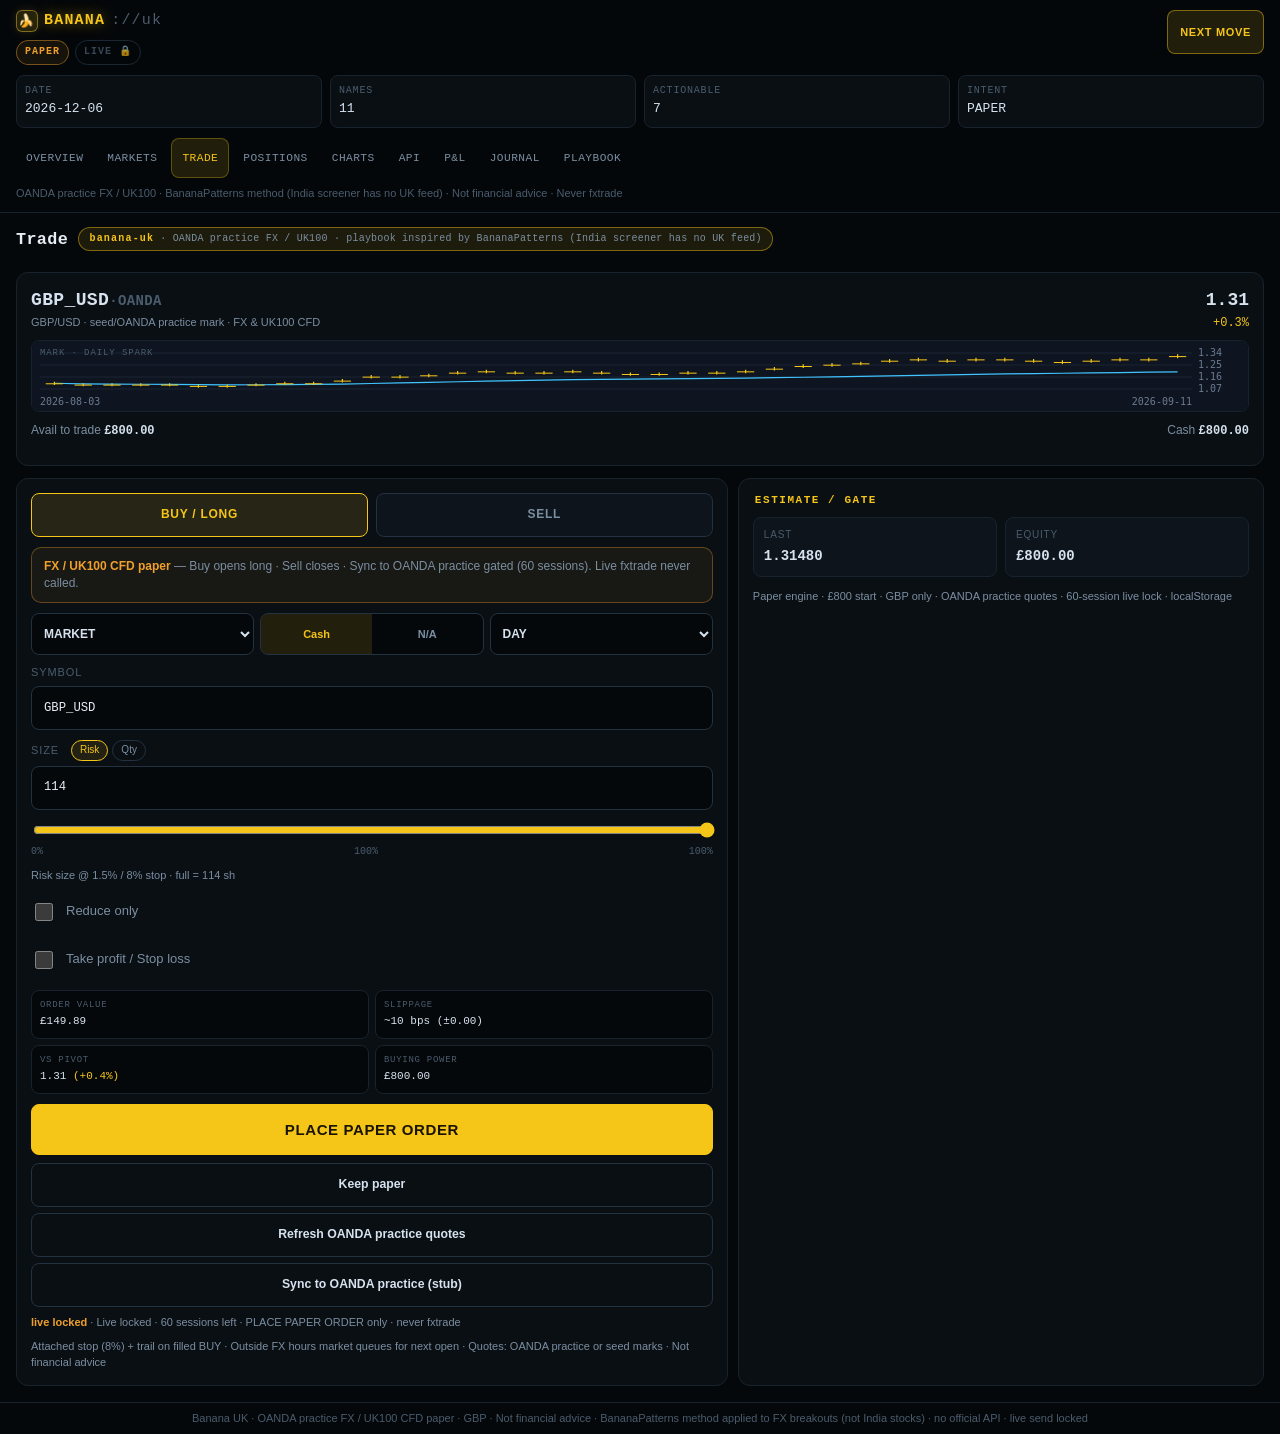
==== banana-uk/index.html @ f81c1821 "Add Banana UK files (OANDA practice FX/UK100 paper desk)" ====
<!DOCTYPE html>
<html lang="en">
<head>
  <meta charset="utf-8" />
  <meta name="viewport" content="width=device-width, initial-scale=1, viewport-fit=cover" />
  <meta name="theme-color" content="#F5C518" />
  <meta name="description" content="Banana UK — OANDA practice FX / UK100 paper desk. BananaPatterns breakout method on FX & UK100 CFD. Not financial advice. Paper only." />
  <meta name="application-name" content="Banana UK" />
  <meta name="mobile-web-app-capable" content="yes" />
  <meta name="apple-mobile-web-app-capable" content="yes" />
  <meta name="apple-mobile-web-app-status-bar-style" content="black-translucent" />
  <meta name="apple-mobile-web-app-title" content="BananaUK" />
  <title>BANANA :: uk</title>
  <link rel="manifest" href="./manifest.webmanifest" />
  <link rel="icon" type="image/png" sizes="192x192" href="./icons/icon-192.png" />
  <link rel="icon" type="image/png" sizes="512x512" href="./icons/icon-512.png" />
  <link rel="apple-touch-icon" href="./icons/apple-touch-icon.png" />
  <link rel="stylesheet" href="./styles.css" />
</head>
<body>
  <div class="desk-root">
    <header class="top safe-top">
      <div class="top-row">
        <div class="brand-block">
          <div class="logo"><span class="logo-chip" title="Banana UK" aria-hidden="true">🍌</span><i>BANANA</i><b>://uk</b></div>
          <div class="mode-pills" id="mode-pills">
            <span class="mode-pill paper on" id="pill-paper">PAPER</span>
            <span class="mode-pill live locked" id="pill-live" title="Live hard-locked">LIVE 🔒</span>
          </div>
        </div>
        <button type="button" class="btn-next" id="btn-next-move" title="Next playbook move">Next move</button>
      </div>
      <div class="stats" id="header-stats">
        <div class="stat"><div class="k">Date</div><div class="v" id="stat-date">—</div></div>
        <div class="stat"><div class="k">Names</div><div class="v" id="stat-names">—</div></div>
        <div class="stat"><div class="k">Actionable</div><div class="v" id="stat-actionable">—</div></div>
        <div class="stat"><div class="k">Intent</div><div class="v" id="stat-intent">—</div></div>
      </div>
      <nav class="desktop-nav" id="desktop-nav" aria-label="Banana UK"></nav>
      <div class="disclaimer-row">
        OANDA practice FX / UK100 · BananaPatterns method (India screener has no UK feed) · Not financial advice · Never fxtrade
      </div>
    </header>

    <div class="install-banner" id="install-banner">
      <span>Add Banana UK to Home Screen for a standalone FX / UK100 paper blotter.</span>
      <button type="button" class="btn primary sm" id="install-btn">Install</button>
    </div>

    <main class="view panel" id="view"></main>

    <footer class="desk-foot">
      Banana UK · OANDA practice FX / UK100 CFD paper · GBP · Not financial advice ·
      BananaPatterns method applied to FX breakouts (not India stocks) · no official API · live send locked
    </footer>

    <nav class="bottom safe-bottom" id="bottom-tabs" aria-label="Primary"></nav>
  </div>

  <div class="nm-modal" id="nm-modal" aria-hidden="true">
    <div class="nm-sheet" role="dialog" aria-labelledby="nm-title">
      <span class="nm-action" id="nm-action">…</span>
      <h2 id="nm-title">Next move</h2>
      <div class="nm-body" id="nm-body">Loading…</div>
      <div class="nm-meta" id="nm-meta"></div>
      <button type="button" class="btn secondary nm-close" id="nm-close">Close</button>
    </div>
  </div>

  <!-- Optional local-only override (gitignored). Sets window.__OANDA_PRACTICE__ = {token, accountId} -->
  <script src="./oanda-local.js" onerror="/* optional */"></script>
  <script src="./app.js"></script>
</body>
</html>
---- banana-uk/styles.css ----
/* BANANA://uk — OANDA practice FX / UK100 · BananaPatterns yellow on near-black */

:root {
  color-scheme: dark;
  --bg: #05080b;
  --panel: #0a0f14;
  --panel2: #0d141b;
  --line: #18232e;
  --line2: #233240;
  --ink: #d6e2ee;
  --dim: #7b8ea1;
  --faint: #4a5c6d;
  --acc: #F5C518;
  --acc2: #31a8ff;
  --warn: #f0a02a;
  --bad: #e8544a;
  --pos: #F5C518;
  --neg: #e8544a;
  --r: 10px;
  --tap: 44px;
  --mono: ui-monospace, SFMono-Regular, "SF Mono", Menlo, Consolas, monospace;
  --sans: -apple-system, BlinkMacSystemFont, "Segoe UI", Inter, Roboto, sans-serif;
  --safe-b: env(safe-area-inset-bottom, 0px);
  --safe-t: env(safe-area-inset-top, 0px);
  /* aliases used by older class names in views */
  --border: var(--line);
  --muted: var(--dim);
  --text: var(--ink);
  --bright: #e8eef6;
  --green: var(--acc); /* banana yellow — not DESK lime */
  --red: var(--bad);
  --amber: var(--warn);
  --blue: var(--acc2);
  --accent: var(--acc);
}

*,
*::before,
*::after {
  box-sizing: border-box;
  -webkit-tap-highlight-color: transparent;
}

html,
body {
  margin: 0;
  background: var(--bg);
  color: var(--ink);
  font-family: var(--sans);
  font-size: 14px;
  line-height: 1.45;
  -webkit-font-smoothing: antialiased;
  min-height: 100%;
  overscroll-behavior-y: none;
}

* {
  scrollbar-width: thin;
  scrollbar-color: var(--line) var(--bg);
}

a {
  color: var(--acc2);
  text-decoration: none;
}
a:hover {
  text-decoration: underline;
}

button,
input,
select,
textarea {
  font: inherit;
  color: inherit;
}
button {
  background: none;
  border: none;
  cursor: pointer;
}

.num,
.mono {
  font-family: var(--mono);
  font-variant-numeric: tabular-nums;
}

.pos { color: var(--pos); }
.neg { color: var(--neg); }
.dim { color: var(--dim); }
.faint { color: var(--faint); }
.acc { color: var(--acc); }
.acc2 { color: var(--acc2); }
.warn { color: var(--warn); }
.muted { color: var(--dim); }
.bright { color: var(--bright); }
.amber { color: var(--warn); }

.desk-root {
  min-height: 100vh;
  min-height: 100dvh;
  display: flex;
  flex-direction: column;
}

.safe-top { padding-top: var(--safe-t); }
.safe-bottom { padding-bottom: var(--safe-b); }

/* ---- Header ---- */
header.top {
  position: sticky;
  top: 0;
  z-index: 40;
  background: rgba(5, 8, 11, 0.92);
  backdrop-filter: blur(10px);
  border-bottom: 1px solid var(--line);
  padding: 10px 14px 10px;
}

.top-row {
  display: flex;
  align-items: flex-start;
  justify-content: space-between;
  gap: 10px;
  flex-wrap: wrap;
  margin-bottom: 10px;
}

.brand-block {
  display: flex;
  flex-direction: column;
  gap: 8px;
  min-width: 0;
}

.logo {
  font-family: var(--mono);
  font-weight: 700;
  letter-spacing: 0.08em;
  font-size: 15px;
  display: inline-flex;
  align-items: center;
  gap: 6px;
  flex-wrap: wrap;
}
.logo-chip {
  display: inline-flex;
  align-items: center;
  justify-content: center;
  width: 22px;
  height: 22px;
  border-radius: 6px;
  font-size: 13px;
  line-height: 1;
  background: rgba(240, 200, 42, 0.14);
  border: 1px solid rgba(240, 200, 42, 0.45);
  box-shadow: 0 0 10px rgba(240, 200, 42, 0.15);
  flex-shrink: 0;
}
.logo i {
  color: var(--acc);
  font-style: normal;
  text-shadow: 0 0 14px rgba(245, 197, 24, 0.55);
}
.logo b {
  color: var(--faint);
  font-weight: 500;
}
.host-badge {
  display: inline-flex;
  align-items: center;
  gap: 6px;
  flex-wrap: wrap;
  font-family: var(--mono);
  font-size: 10px;
  font-weight: 700;
  letter-spacing: 0.06em;
  text-transform: none;
  color: #FFE566;
  border: 1px solid rgba(245, 197, 24, 0.45);
  background: rgba(245, 197, 24, 0.1);
  padding: 4px 10px;
  border-radius: 999px;
  vertical-align: middle;
  max-width: 100%;
}
.host-badge .host-name {
  letter-spacing: 0.12em;
  text-transform: lowercase;
  color: #F5C518;
}
.host-badge .host-credit {
  font-weight: 500;
  letter-spacing: 0.02em;
  color: var(--dim);
  text-transform: none;
}

.mode-pills {
  display: flex;
  gap: 6px;
  align-items: center;
}

.mode-pill {
  display: inline-flex;
  align-items: center;
  gap: 4px;
  font-size: 10px;
  letter-spacing: 0.1em;
  text-transform: uppercase;
  padding: 4px 8px;
  border-radius: 999px;
  border: 1px solid var(--line2);
  color: var(--dim);
  font-family: var(--mono);
  font-weight: 700;
}
.mode-pill.paper.on {
  color: var(--warn);
  border-color: rgba(240, 160, 42, 0.45);
  background: rgba(240, 160, 42, 0.08);
}
.mode-pill.live.locked {
  color: var(--faint);
  opacity: 0.75;
}
.mode-pill.live.on {
  color: var(--acc);
  border-color: rgba(245, 197, 24, 0.45);
  background: rgba(245, 197, 24, 0.1);
}

.btn-next {
  appearance: none;
  border: 1px solid rgba(245, 197, 24, 0.45);
  background: rgba(245, 197, 24, 0.12);
  color: var(--acc);
  font: 600 11px/1 var(--sans);
  letter-spacing: 0.06em;
  text-transform: uppercase;
  padding: 10px 12px;
  border-radius: 8px;
  min-height: var(--tap);
  cursor: pointer;
  white-space: nowrap;
}
.btn-next:active {
  transform: scale(0.98);
  background: rgba(245, 197, 24, 0.2);
}

.stats {
  display: grid;
  grid-template-columns: repeat(4, 1fr);
  gap: 8px;
}
.stat {
  background: var(--panel);
  border: 1px solid var(--line);
  border-radius: 8px;
  padding: 8px;
}
.stat .k {
  font-size: 10px;
  letter-spacing: 0.08em;
  text-transform: uppercase;
  color: var(--faint);
  font-family: var(--mono);
}
.stat .v {
  font-family: var(--mono);
  font-size: 13px;
  margin-top: 2px;
  color: var(--ink);
}

nav.desktop-nav {
  display: none;
  gap: 4px;
  flex-wrap: wrap;
  margin-top: 10px;
}
nav.desktop-nav a {
  min-height: 40px;
  padding: 8px 10px;
  border-radius: 8px;
  font-size: 0.8rem;
  letter-spacing: 0.04em;
  text-transform: uppercase;
  color: var(--dim);
  display: inline-flex;
  align-items: center;
  text-decoration: none;
  font-family: var(--mono);
}
nav.desktop-nav a:hover {
  color: var(--ink);
  background: var(--panel2);
  text-decoration: none;
}
nav.desktop-nav a.active {
  background: rgba(245, 197, 24, 0.12);
  color: var(--acc);
  border: 1px solid rgba(245, 197, 24, 0.3);
}

.disclaimer-row {
  display: none;
  margin-top: 8px;
  font-size: 11px;
  color: var(--faint);
}

main.view,
main.panel {
  flex: 1;
  max-width: 1600px;
  width: 100%;
  margin: 0 auto;
  padding: 10px 12px 96px;
}

footer.desk-foot {
  border-top: 1px solid var(--line);
  font-size: 11px;
  color: var(--faint);
  padding: 8px 16px;
  text-align: center;
  margin-bottom: 64px;
}

/* ---- Bottom nav (6 tabs) ---- */
nav.bottom {
  position: fixed;
  left: 0;
  right: 0;
  bottom: 0;
  z-index: 50;
  background: rgba(10, 15, 20, 0.96);
  border-top: 1px solid var(--line);
  display: grid;
  grid-template-columns: repeat(6, 1fr);
  padding: 6px 2px calc(6px + var(--safe-b));
  backdrop-filter: blur(10px);
}
nav.bottom a,
nav.bottom button.tab {
  padding: 6px 2px;
  color: var(--dim);
  font-size: 9px;
  letter-spacing: 0.04em;
  text-transform: uppercase;
  min-height: var(--tap);
  display: flex;
  flex-direction: column;
  align-items: center;
  justify-content: center;
  gap: 2px;
  text-decoration: none;
  background: none;
  border: 0;
  cursor: pointer;
  font-family: var(--mono);
}
nav.bottom a.on,
nav.bottom a.active,
nav.bottom button.tab.on,
nav.bottom button.tab.active {
  color: var(--acc);
}
nav.bottom .ico {
  display: block;
  font-size: 14px;
  line-height: 1;
  margin-bottom: 1px;
}

.more-sheet {
  display: none;
  position: fixed;
  left: 0;
  right: 0;
  bottom: calc(58px + var(--safe-b));
  z-index: 49;
  border-top: 1px solid var(--line);
  background: rgba(10, 15, 20, 0.98);
  padding: 10px 12px;
  grid-template-columns: repeat(3, 1fr);
  gap: 8px;
}
.more-sheet.open { display: grid; }
.more-sheet a {
  min-height: 44px;
  border-radius: 8px;
  padding: 8px;
  font-size: 0.8rem;
  text-align: center;
  display: inline-flex;
  align-items: center;
  justify-content: center;
  background: var(--bg);
  color: var(--dim);
  border: 1px solid var(--line);
  text-decoration: none;
  font-family: var(--mono);
  text-transform: uppercase;
  letter-spacing: 0.04em;
}
.more-sheet a.active {
  background: rgba(245, 197, 24, 0.12);
  color: var(--acc);
  border-color: rgba(245, 197, 24, 0.35);
}

/* ---- Panels / tables / buttons ---- */
.space-y {
  display: flex;
  flex-direction: column;
  gap: 12px;
}

.desk-panel,
.card {
  background: var(--panel);
  border: 1px solid var(--line);
  border-radius: 12px;
}

.desk-scroll {
  overflow-x: auto;
  -webkit-overflow-scrolling: touch;
}

.desk-table {
  width: 100%;
  font-size: 0.875rem;
  font-family: var(--mono);
  border-collapse: collapse;
}
.desk-table th {
  text-align: left;
  color: var(--faint);
  font-weight: 500;
  font-size: 10px;
  text-transform: uppercase;
  letter-spacing: 0.08em;
  padding: 8px 12px;
  border-bottom: 1px solid var(--line);
  white-space: nowrap;
}
.desk-table td {
  padding: 10px 12px;
  border-bottom: 1px solid rgba(24, 35, 46, 0.8);
  white-space: nowrap;
}

.desk-btn,
.btn {
  padding: 12px 14px;
  min-height: var(--tap);
  border-radius: 8px;
  font-size: 0.875rem;
  font-weight: 700;
  transition: background 0.12s;
  border: 1px solid var(--line2);
  background: var(--panel2);
  cursor: pointer;
  display: inline-flex;
  align-items: center;
  justify-content: center;
  gap: 6px;
}
.desk-btn:hover:not(:disabled),
.btn:hover:not(:disabled) {
  background: rgba(35, 50, 64, 0.5);
}
.desk-btn:disabled,
.btn:disabled {
  opacity: 0.45;
  cursor: not-allowed;
}
.btn.sm {
  min-height: 36px;
  padding: 8px 12px;
  font-size: 12px;
}
.btn.primary,
.desk-btn-primary {
  background: rgba(245, 197, 24, 0.16);
  border-color: rgba(245, 197, 24, 0.4);
  color: var(--bright);
}
.btn.primary:hover:not(:disabled),
.desk-btn-primary:hover:not(:disabled) {
  background: rgba(245, 197, 24, 0.28);
}
.btn.live,
.btn.cta {
  background: var(--acc);
  color: #1a1400;
  border-color: var(--acc);
  width: 100%;
  font-size: 15px;
  padding: 14px;
  letter-spacing: 0.04em;
  text-transform: uppercase;
}
.btn.live.sell-mode {
  background: var(--bad);
  border-color: var(--bad);
  color: #fff;
}
.btn.secondary {
  width: 100%;
  margin-top: 8px;
  background: transparent;
  color: var(--ink);
}
.desk-btn-buy {
  background: rgba(245, 197, 24, 0.12);
  border-color: var(--acc);
  color: var(--acc);
}
.desk-btn-sell {
  background: rgba(232, 84, 74, 0.12);
  border-color: var(--bad);
  color: var(--bad);
}

.desk-input,
.field input,
.field select,
.field textarea {
  background: var(--bg);
  border: 1px solid var(--line2);
  border-radius: 8px;
  padding: 12px;
  min-height: var(--tap);
  font-size: 0.875rem;
  color: var(--bright);
  font-family: var(--mono);
  width: 100%;
  outline: none;
}
.desk-input:focus,
.field input:focus,
.field select:focus {
  border-color: var(--acc2);
}
textarea.desk-input {
  min-height: 80px;
  resize: vertical;
  font-family: inherit;
}

label.field,
.field {
  display: block;
  margin-bottom: 10px;
}
label.field > span,
.field > span,
label.field {
  font-size: 11px;
  color: var(--faint);
  letter-spacing: 0.08em;
  text-transform: uppercase;
}
label.field .desk-input,
.field input,
.field select {
  margin-top: 5px;
  display: block;
}

label.check,
.check-row {
  display: flex;
  align-items: center;
  gap: 10px;
  font-size: 13px;
  min-height: 40px;
  cursor: pointer;
  color: var(--dim);
  margin: 8px 0;
}
label.check input[type="checkbox"],
.check-row input {
  width: 18px;
  height: 18px;
  accent-color: var(--acc);
}

h1.page-title {
  color: var(--bright);
  font-size: 1.2rem;
  font-weight: 700;
  margin: 0;
  font-family: var(--mono);
  letter-spacing: 0.02em;
}
.page-sub {
  font-size: 0.85rem;
  color: var(--dim);
  margin: 2px 0 0;
}
.page-hint {
  font-size: 11px;
  color: var(--faint);
  margin: 4px 0 0;
}
.sec {
  font-size: 11px;
  letter-spacing: 0.14em;
  text-transform: uppercase;
  color: var(--acc);
  font-weight: 700;
  margin: 8px 2px;
  font-family: var(--mono);
}

.kpis {
  display: grid;
  grid-template-columns: repeat(2, minmax(0, 1fr));
  gap: 8px;
}
.kpi {
  padding: 12px;
}
.kpi-label {
  font-size: 10px;
  text-transform: uppercase;
  letter-spacing: 0.08em;
  color: var(--faint);
  font-family: var(--mono);
}
.kpi-val {
  margin-top: 4px;
  font-size: 0.875rem;
}

.money {
  font-family: var(--mono);
}
.money .gbp { display: block; line-height: 1.25; font-weight: 600; }
.money .inr {
  display: block;
  line-height: 1.25;
  font-size: 11px;
  opacity: 0.8;
  margin-top: 2px;
}

.grid-3, .grid-2 { display: grid; gap: 12px; }
.panel-head {
  padding: 8px 12px;
  border-bottom: 1px solid var(--line);
  display: flex;
  justify-content: space-between;
  align-items: center;
  gap: 8px;
  flex-wrap: wrap;
}
.panel-head h2,
.pad h2 {
  margin: 0;
  color: var(--bright);
  font-weight: 600;
  font-size: 0.85rem;
  font-family: var(--mono);
  letter-spacing: 0.04em;
  text-transform: uppercase;
}
.pad { padding: 14px; }
.pad-sm { padding: 12px; }
.empty {
  padding: 16px;
  font-size: 0.875rem;
  color: var(--dim);
  text-align: center;
}
.flex-end {
  display: flex;
  align-items: flex-end;
  justify-content: space-between;
  gap: 12px;
  flex-wrap: wrap;
}
.tag-row {
  display: flex;
  gap: 8px;
  flex-wrap: wrap;
}
.msg {
  font-size: 0.875rem;
  font-family: var(--mono);
  padding: 8px;
  border-radius: 8px;
  border: 1px solid;
}
.msg.ok {
  border-color: rgba(245, 197, 24, 0.4);
  color: var(--pos);
}
.msg.err {
  border-color: rgba(232, 84, 74, 0.4);
  color: var(--neg);
}
.tone-green { background: rgba(245, 197, 24, 0.07); } /* banana yellow panel tint */
.tone-red { background: rgba(232, 84, 74, 0.05); }
.tone-amber { border-color: rgba(240, 160, 42, 0.35); }
.banner {
  border: 1px solid var(--line2);
  background: var(--panel2);
  border-radius: 10px;
  padding: 10px 12px;
  margin-bottom: 10px;
  font-size: 12px;
  color: var(--dim);
}
.banner b { color: var(--warn); }
.warn-banner {
  border-color: rgba(240, 160, 42, 0.35);
  background: rgba(240, 160, 42, 0.06);
}
.pill {
  display: inline-block;
  padding: 2px 8px;
  border-radius: 999px;
  font-size: 10px;
  font-weight: 700;
  border: 1px solid var(--line2);
}
.pill.pos { color: var(--pos); background: rgba(245, 197, 24, 0.08); }
.pill.warn { color: var(--warn); background: rgba(240, 160, 42, 0.08); }
.pill.neg { color: var(--neg); background: rgba(232, 84, 74, 0.08); }

code {
  color: var(--acc2);
  font-size: 0.85em;
}

.install-banner {
  display: none;
  max-width: 1600px;
  margin: 8px auto 0;
  padding: 8px 12px;
  font-size: 12px;
  color: var(--ink);
  background: var(--panel);
  border: 1px solid var(--line);
  border-radius: 10px;
  align-items: center;
  justify-content: space-between;
  gap: 8px;
  width: calc(100% - 24px);
}
.install-banner.show { display: flex; }

.w-full { width: 100%; }
.hidden { display: none !important; }
.side-buy, .side-sell { flex: 1; }

canvas.chart {
  width: 100%;
  display: block;
  border-radius: 8px;
  border: 1px solid var(--line);
  background: var(--bg);
}
.truncate {
  overflow: hidden;
  text-overflow: ellipsis;
  max-width: 220px;
}

/* ---- Trade ticket (HL-like) ---- */
.tr-head {
  display: flex;
  justify-content: space-between;
  align-items: flex-start;
  gap: 10px;
  margin-bottom: 8px;
}
.tr-pair {
  font-size: 18px;
  font-weight: 800;
  letter-spacing: 0.02em;
  font-family: var(--mono);
}
.tr-pair .q {
  color: var(--faint);
  font-weight: 600;
  font-size: 14px;
}
.tr-px { text-align: right; }
.tr-px .mid {
  font-size: 18px;
  font-weight: 700;
  font-family: var(--mono);
}
.tr-px .chg {
  font-size: 12px;
  margin-top: 2px;
  font-family: var(--mono);
}
.sub {
  color: var(--dim);
  font-size: 11px;
  margin-top: 2px;
}
.avail-row {
  display: flex;
  justify-content: space-between;
  gap: 8px;
  font-size: 12px;
  margin: 6px 0 10px;
  color: var(--dim);
}
.avail-row b {
  color: var(--ink);
  font-family: var(--mono);
}
.chart-box {
  height: 72px;
  margin: 0 0 10px;
  border: 1px solid var(--line);
  border-radius: 8px;
  background: var(--bg);
  position: relative;
  overflow: hidden;
}
.chart-box canvas {
  width: 100%;
  height: 100%;
  display: block;
}
.chart-label {
  position: absolute;
  left: 8px;
  top: 6px;
  font-size: 9px;
  letter-spacing: 0.1em;
  text-transform: uppercase;
  color: var(--faint);
  z-index: 1;
  font-family: var(--mono);
}

.side {
  display: grid;
  grid-template-columns: 1fr 1fr;
  gap: 8px;
  margin-bottom: 10px;
}
.side button {
  padding: 12px;
  border-radius: 8px;
  border: 1px solid var(--line2);
  background: var(--panel2);
  font-weight: 700;
  letter-spacing: 0.06em;
  min-height: var(--tap);
  text-transform: uppercase;
  font-size: 12px;
  color: var(--dim);
}
.side button.buy.on {
  background: rgba(245, 197, 24, 0.12);
  border-color: var(--acc);
  color: var(--acc);
}
.side button.sell.on {
  background: rgba(232, 84, 74, 0.12);
  border-color: var(--bad);
  color: var(--bad);
}
.side button:disabled {
  opacity: 0.4;
  cursor: not-allowed;
}

.mode-row {
  display: grid;
  grid-template-columns: 1fr 1fr 1fr;
  gap: 6px;
  margin-bottom: 10px;
}
.mode-row select,
.seg {
  width: 100%;
  background: var(--bg);
  border: 1px solid var(--line2);
  border-radius: 8px;
  padding: 10px 8px;
  font-size: 12px;
  font-weight: 700;
  min-height: 42px;
}
.seg {
  display: grid;
  grid-template-columns: 1fr 1fr;
  padding: 0;
  overflow: hidden;
}
.seg button {
  padding: 10px 4px;
  font-size: 11px;
  font-weight: 700;
  color: var(--dim);
}
.seg button.on {
  background: rgba(245, 197, 24, 0.12);
  color: var(--acc);
}

.size-toggle {
  display: inline-flex;
  gap: 4px;
  margin-left: 8px;
  vertical-align: middle;
}
.size-toggle button {
  font-size: 10px;
  padding: 2px 8px;
  border-radius: 999px;
  border: 1px solid var(--line2);
  color: var(--dim);
  text-transform: none;
  letter-spacing: 0;
  min-height: auto;
}
.size-toggle button.on {
  border-color: var(--acc);
  color: var(--acc);
  background: rgba(245, 197, 24, 0.1);
}

.slider-wrap { margin: 4px 0 12px; }
.slider-wrap input[type="range"] {
  width: 100%;
  accent-color: var(--acc);
}
.pct-row {
  display: flex;
  justify-content: space-between;
  font-size: 10px;
  color: var(--faint);
  margin-top: 2px;
  font-family: var(--mono);
}

.tpsl-fields {
  display: grid;
  grid-template-columns: 1fr 1fr;
  gap: 8px;
  margin-bottom: 8px;
}
.est-grid {
  display: grid;
  grid-template-columns: 1fr 1fr;
  gap: 6px;
  margin: 10px 0;
  font-size: 11px;
}
.est-grid .e {
  background: var(--bg);
  border: 1px solid var(--line);
  border-radius: 8px;
  padding: 8px;
}
.est-grid .k {
  color: var(--faint);
  font-size: 9px;
  letter-spacing: 0.08em;
  text-transform: uppercase;
  font-family: var(--mono);
}
.est-grid .v {
  font-family: var(--mono);
  margin-top: 2px;
}

.trade-layout { display: grid; gap: 10px; }
.ticket-grid { display: grid; gap: 12px; }
.play-grid { display: grid; gap: 12px; }
.halt-cap {
  margin-top: 8px;
  font-size: 11px;
  color: var(--dim);
}
.halt-cap b { color: var(--warn); }

/* Next-move modal */
.nm-modal {
  position: fixed;
  inset: 0;
  z-index: 80;
  background: rgba(0, 0, 0, 0.55);
  display: none;
  align-items: flex-end;
  justify-content: center;
  padding: 12px;
  padding-bottom: calc(12px + var(--safe-b));
}
.nm-modal.on { display: flex; }
.nm-sheet {
  width: min(560px, 100%);
  max-height: min(78vh, 640px);
  overflow: auto;
  background: var(--panel);
  border: 1px solid var(--line2);
  border-radius: 14px;
  padding: 14px 14px 16px;
  box-shadow: 0 20px 50px rgba(0, 0, 0, 0.45);
}
.nm-sheet h2 {
  margin: 0 0 6px;
  font-size: 15px;
  color: var(--ink);
  font-family: var(--mono);
}
.nm-sheet .nm-action {
  display: inline-block;
  font-size: 10px;
  letter-spacing: 0.1em;
  text-transform: uppercase;
  padding: 3px 8px;
  border-radius: 999px;
  margin-bottom: 8px;
  border: 1px solid var(--line2);
  color: var(--dim);
  font-family: var(--mono);
}
.nm-sheet .nm-action.WAIT {
  color: var(--warn);
  border-color: rgba(240, 160, 42, 0.4);
}
.nm-sheet .nm-action.READY {
  color: var(--pos);
  border-color: rgba(245, 197, 24, 0.45);
}
.nm-sheet .nm-action.REASSESS {
  color: var(--bad);
  border-color: rgba(232, 84, 74, 0.4);
}
.nm-sheet .nm-body {
  font-size: 13px;
  line-height: 1.45;
  color: var(--ink);
  white-space: pre-wrap;
}
.nm-sheet .nm-meta {
  margin-top: 10px;
  font-size: 11px;
  color: var(--dim);
  font-family: var(--mono);
}
.nm-sheet .nm-close { margin-top: 12px; width: 100%; }

.min-w-720 { min-width: 720px; }
.min-w-800 { min-width: 800px; }
.min-w-560 { min-width: 560px; }
.min-w-480 { min-width: 480px; }
.min-w-420 { min-width: 420px; }

@media (min-width: 480px) {
  .money .gbp { font-size: 12px; }
  nav.bottom a, nav.bottom button.tab { font-size: 10px; }
}

@media (min-width: 640px) {
  header.top { padding-left: 16px; padding-right: 16px; }
  main.view { padding: 14px 16px 96px; }
  .kpis { gap: 12px; }
}

@media (min-width: 768px) {
  .kpis { grid-template-columns: repeat(3, minmax(0, 1fr)); }
}

@media (min-width: 900px) {
  .trade-layout { grid-template-columns: 1.15fr 0.85fr; }
  .ticket-grid { grid-template-columns: 1.1fr 0.9fr; }
}

@media (min-width: 1024px) {
  nav.desktop-nav { display: flex; }
  nav.bottom { display: none; }
  .more-sheet { display: none !important; }
  main.view { padding-bottom: 16px; }
  footer.desk-foot { margin-bottom: 0; }
  .disclaimer-row { display: block; }
  .kpis { grid-template-columns: repeat(6, minmax(0, 1fr)); }
  .grid-3 { grid-template-columns: 2fr 1fr; }
  .grid-2 { grid-template-columns: 1fr 1fr; }
  .play-grid { grid-template-columns: 1fr 1fr; }
}

/* Banana UK — optional tiny USD note (GBP primary; no INR) */
.money .usd-note {
  margin-left: 4px;
  font-size: 0.72em;
  color: var(--faint);
  font-weight: 400;
}
.money .inr { display: none !important; }
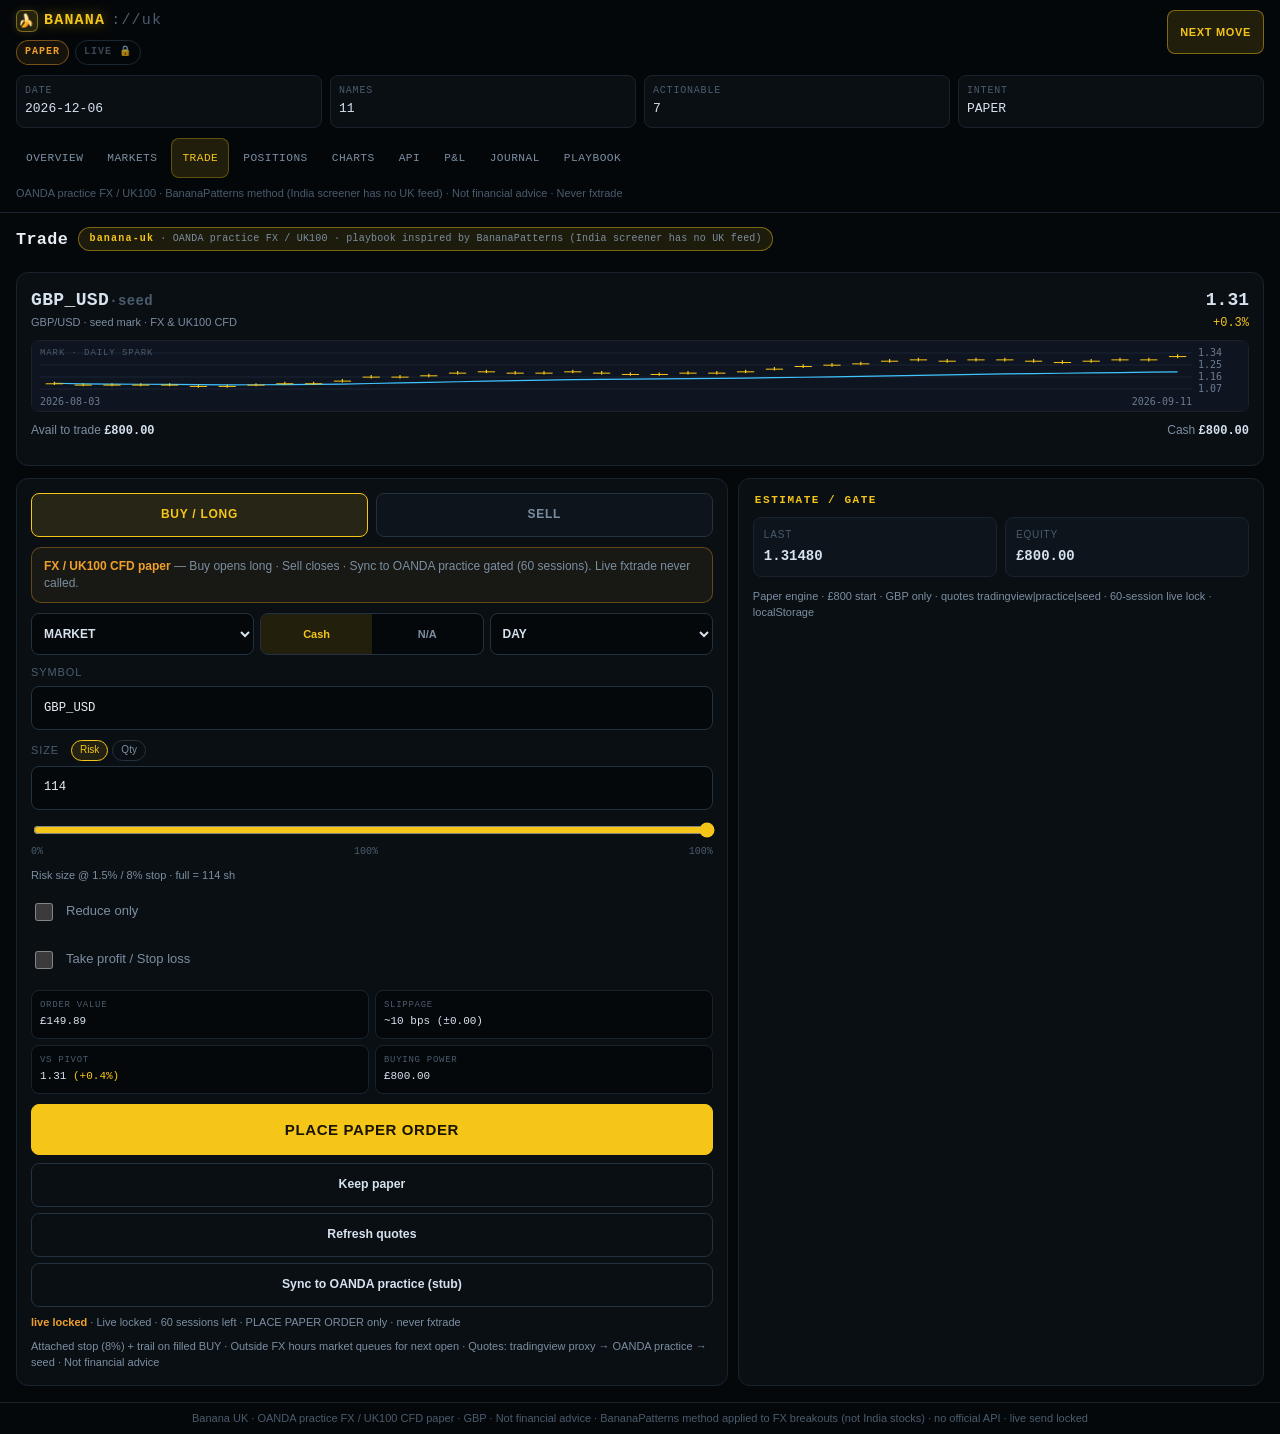
==== commit 66c8c694: "Sync Banana UK quote-proxy boot override" ====
--- a/banana-uk/index.html
+++ b/banana-uk/index.html
@@ -67,8 +67,11 @@
     </div>
   </div>
 
-  <!-- Optional local-only override (gitignored). Sets window.__OANDA_PRACTICE__ = {token, accountId} -->
+  <!-- Optional local-only overrides (gitignored) -->
+  <script src="./quote-proxy-local.js"></script>
+  <!-- Sets window.__OANDA_PRACTICE__ = {token, accountId} -->
   <script src="./oanda-local.js" onerror="/* optional */"></script>
   <script src="./app.js"></script>
+  <script src="./tv-quotes.js"></script>
 </body>
 </html>
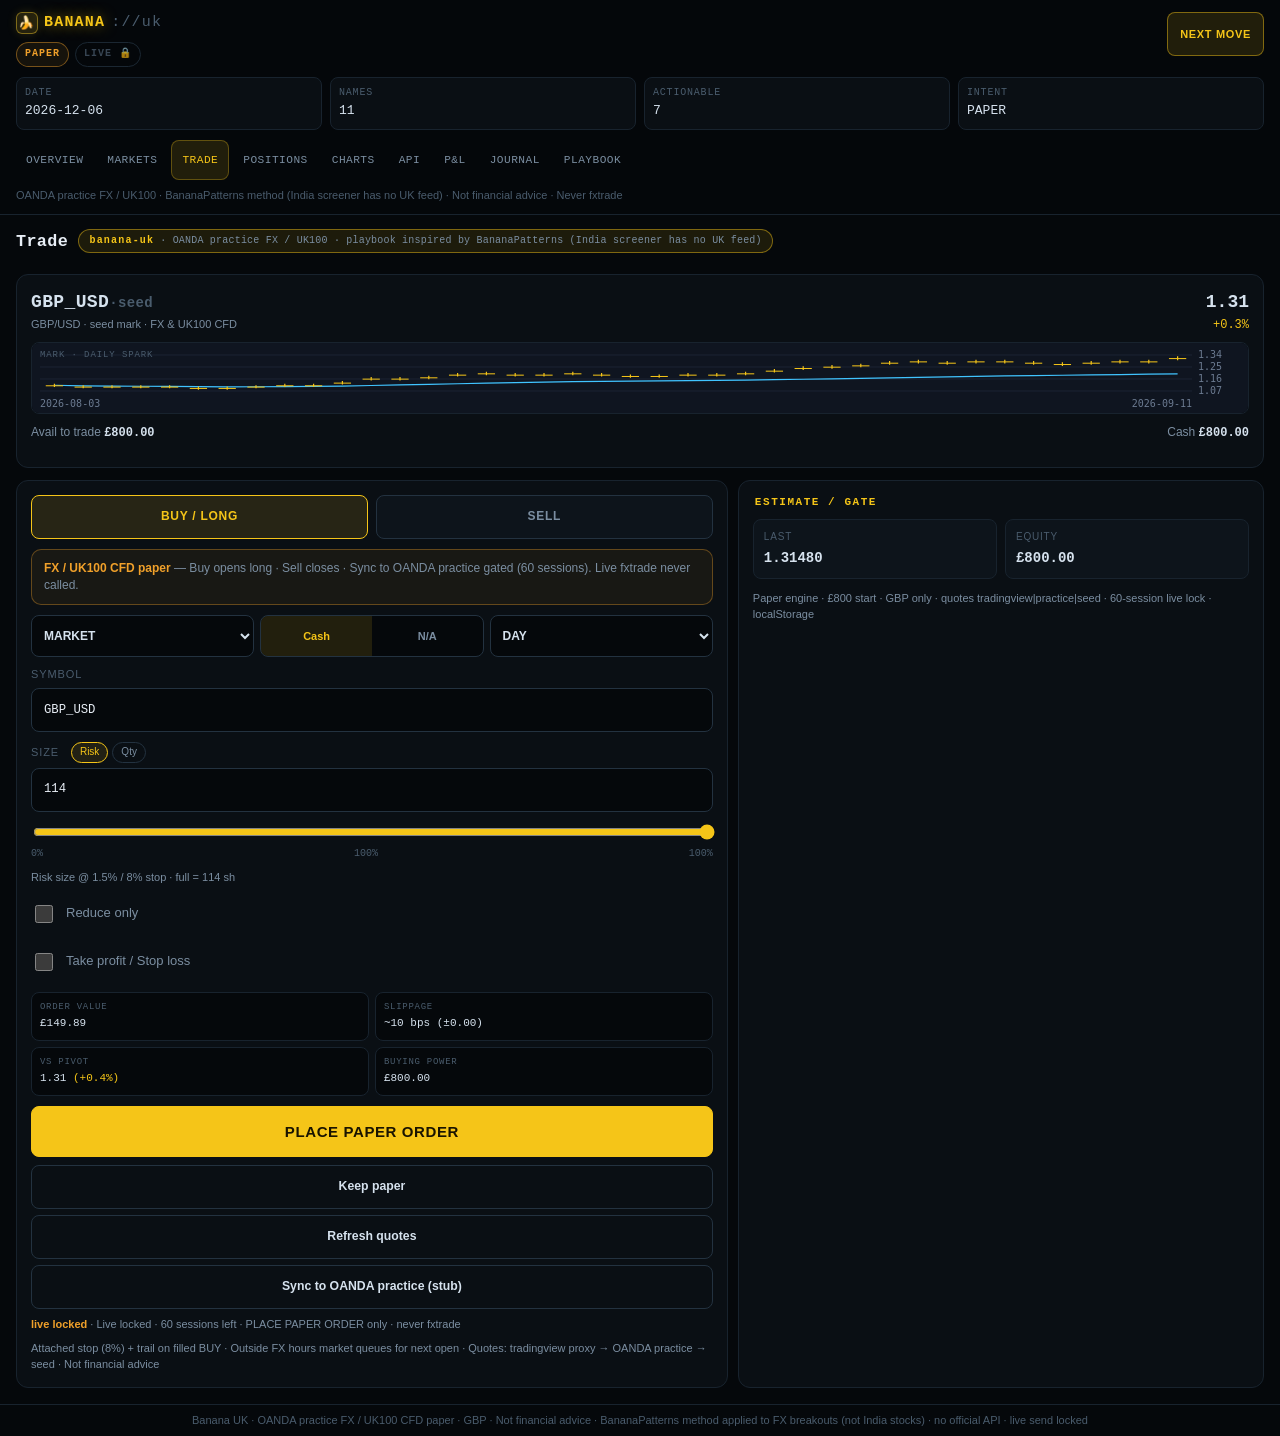
==== commit c89e4613: "Sync Banana UK safe-area header fix" ====
--- a/banana-uk/index.html
+++ b/banana-uk/index.html
@@ -3,12 +3,13 @@
 <head>
   <meta charset="utf-8" />
   <meta name="viewport" content="width=device-width, initial-scale=1, viewport-fit=cover" />
-  <meta name="theme-color" content="#F5C518" />
+  <meta name="theme-color" content="#05080b" media="(prefers-color-scheme: dark)" />
+  <meta name="theme-color" content="#05080b" />
   <meta name="description" content="Banana UK — OANDA practice FX / UK100 paper desk. BananaPatterns breakout method on FX & UK100 CFD. Not financial advice. Paper only." />
   <meta name="application-name" content="Banana UK" />
   <meta name="mobile-web-app-capable" content="yes" />
   <meta name="apple-mobile-web-app-capable" content="yes" />
-  <meta name="apple-mobile-web-app-status-bar-style" content="black-translucent" />
+  <meta name="apple-mobile-web-app-status-bar-style" content="black" />
   <meta name="apple-mobile-web-app-title" content="BananaUK" />
   <title>BANANA :: uk</title>
   <link rel="manifest" href="./manifest.webmanifest" />
--- a/banana-uk/styles.css
+++ b/banana-uk/styles.css
@@ -104,18 +104,30 @@
   flex-direction: column;
 }
 
-.safe-top { padding-top: var(--safe-t); }
-.safe-bottom { padding-bottom: var(--safe-b); }
+.safe-top {
+  /* iOS constant() then env(); never let later padding shorthand wipe this */
+  padding-top: constant(safe-area-inset-top);
+  padding-top: env(safe-area-inset-top, 0px);
+}
+.safe-bottom {
+  padding-bottom: constant(safe-area-inset-bottom);
+  padding-bottom: env(safe-area-inset-bottom, 0px);
+}
 
 /* ---- Header ---- */
 header.top {
   position: sticky;
   top: 0;
   z-index: 40;
-  background: rgba(5, 8, 11, 0.92);
+  background: rgba(5, 8, 11, 0.96);
   backdrop-filter: blur(10px);
   border-bottom: 1px solid var(--line);
-  padding: 10px 14px 10px;
+  /* base padding + safe inset (shorthand must not clobber top) */
+  padding-top: calc(12px + constant(safe-area-inset-top));
+  padding-top: calc(12px + env(safe-area-inset-top, 0px));
+  padding-right: 14px;
+  padding-bottom: 10px;
+  padding-left: 14px;
 }
 
 .top-row {
@@ -1072,7 +1084,12 @@
 }
 
 @media (min-width: 640px) {
-  header.top { padding-left: 16px; padding-right: 16px; }
+  header.top {
+    padding-left: 16px;
+    padding-right: 16px;
+    padding-top: calc(12px + constant(safe-area-inset-top));
+    padding-top: calc(12px + env(safe-area-inset-top, 0px));
+  }
   main.view { padding: 14px 16px 96px; }
   .kpis { gap: 12px; }
 }
